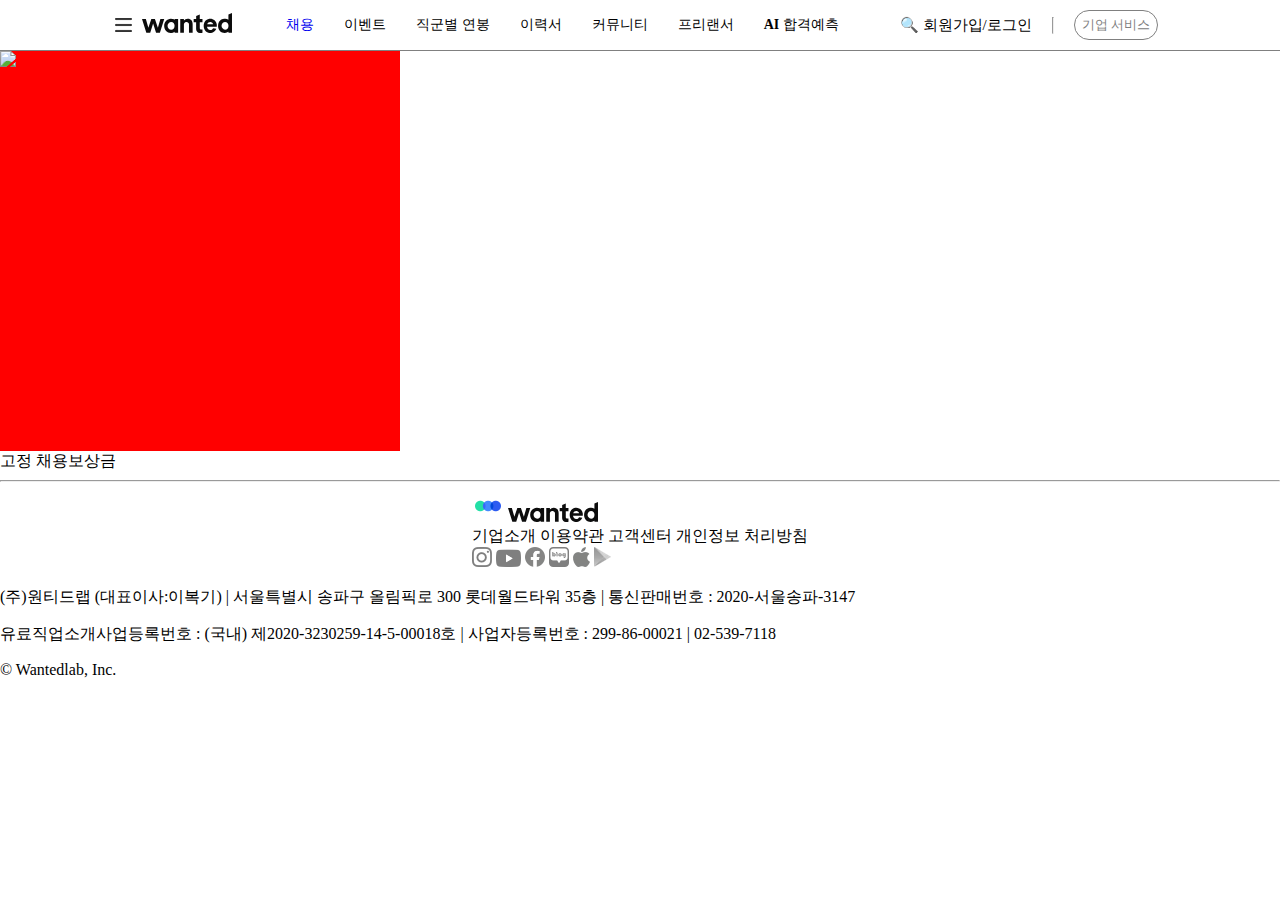
==== companydetail.html @ 99e38cca "get scroll width" ====
<!DOCTYPE html>
<html lang="en">

<head>
    <meta charset="UTF-8">
    <title>Wanted</title>
    <link rel="stylesheet" href="./companydetail.css">
</head>

<body>
    <div>
        <!--헤더-->
        <header>
            <nav id="headerNavContainer">
                <!-- 헤더좌측 로고 / 드로어-->
                <div id="headerLogo">
                    <div id="logoDrawer">
                        <img src="./assets/hamberger menu.png" style="margin-top: 5px;">
                        <!-- drawer Contents -->
                        <div class="drawerContainer">
                            <ul>
                                <li>직군전체</li>
                                <a href="./develop.html"><li>개발</li></a>
                                <li>경영 비즈니스</li>
                                <li>직군전체</li>
                                <li>직군전체</li>
                                <li>직군전체</li>
                                <li>직군전체</li>
                            </ul>
                        </div>
                    </div>
                    <div style="margin-left: 10px;">
                        <a href="./index.html"><img src='./assets/wantedtextlogo.svg' width="90px"></a>


                    </div>


                </div>
                <!-- 헤더 중앙 네브-->
                <div id="headerNav">
                    <ul id="headerNavList">
                        <li><a href="./job.html">채용</a></li>
                        <li>이벤트</li>
                        <li>직군별 연봉</li>
                        <li>이력서</li>
                        <li>커뮤니티</li>
                        <li>프리랜서</li>
                        <li>AI 합격예측</li>
                    </ul>
                </div>
                <!-- 헤더 우측 로그인 기업서비스-->
                <div id="headerAuth">
                    <div style="font-weight: 500; font-size: 15px; margin-inline: 7px; margin-right: 20px;">
                        🔍 회원가입/로그인
                    </div>
                    <hr style="height: 15px; color:grey;">
                    <div style="font-weight: 500; 
                        font-size: 13px; 
                        margin-inline: 7px;
                        color: grey;
                        border: 1px solid grey;
                        padding: 5px 7px;
                        border-radius: 20px;
                        margin-left: 20px;
                        
                    ">
                        기업 서비스
                    </div>
                </div>



            </nav>

        </header>
        <!--    메인 컨텐츠-->
        <main>
            <div class="">
                <div class="wrapperContainer">
                    <div class="imgContainer" onscroll="getScrollPos()">
                        <div class="imgItem">
                            <img 
                                src="https://image.wanted.co.kr/optimize?src=https%3A%2F%2Fstatic.wanted.co.kr%2Fimages%2Fcompany%2F8382%2Fgdh67ny7ygjkuywd__1080_790.jpg&w=1000&q=75"
                                class="imgs"
                                >
                        </div>
                        <div class="imgItem">
                            <img 
                                src="https://image.wanted.co.kr/optimize?src=https%3A%2F%2Fstatic.wanted.co.kr%2Fimages%2Fcompany%2F8382%2Fgdh67ny7ygjkuywd__1080_790.jpg&w=1000&q=75"
                                class="imgs"
                                >
                        </div>
                        <div class="imgItem">
                            <img 
                                src="https://image.wanted.co.kr/optimize?src=https%3A%2F%2Fstatic.wanted.co.kr%2Fimages%2Fcompany%2F8382%2Fgdh67ny7ygjkuywd__1080_790.jpg&w=1000&q=75"
                                class="imgs"
                                >
                        </div>
                    </div>
                </div>
                <div>
                    고정 채용보상금
                </div>
            </div>
            
        </main>
    <hr>
    <footer>
        <!-- footer 상단 -->
        <div style="width: 100%; display: flex; justify-content: center; ">
            <div class="footerTopContainer">
                <!-- footer 상단 좌측 -->
                <div class="footerTopLeftContainer">
                    <div class="footerTopLeftLogo">
                        <a href="index.html"><img src="./assets/wanted_logo.png"></a>
                        <a href="./index.html"><img src='./assets/wantedtextlogo.svg' width="90px"></a>
        
                    </div>
                    <div class="footerTopLeftNav">
                        <a>기업소개</a>
                        <a>이용약관</a>
                        <a>고객센터</a>
                        <a>개인정보 처리방침</a>
                    </div>
                </div>
                <!-- footer 상단 우측 -->
                <div class="footerTopRightContainer">
                    <a><img src="./assets/sns/instagram.png"></a>
                    <a><img src="./assets/sns/youtube.png"></a>
                    <a><img src="./assets/sns/facebook.png"></a>
                    <a><img src="./assets/sns/blog.png"></a>
                    <a><img src="./assets/sns/apple.png"></a>
                    <a><img src="./assets/sns/google.png"></a>
                </div>
            </div>
            
        </div>
        <div class="footerBussinessInfoContainer"> 
            <p>(주)원티드랩 (대표이사:이복기) | 서울특별시 송파구 올림픽로 300 롯데월드타워 35층 | 통신판매번호 : 2020-서울송파-3147
            </p>
            <p>
                유료직업소개사업등록번호 : (국내) 제2020-3230259-14-5-00018호 | 사업자등록번호 : 299-86-00021 | 02-539-7118
            </p>
            <p>© Wantedlab, Inc.

            </p>
        </div>
            
            
        
    </footer>
    </div>
    <script src="main.js"></script>
</body>

</html>
---- companydetail.css ----
*{
    text-decoration: none;
}
a:visited{
    color: #000;
}

body {
    margin: 0
}

header{
    display: flex;
    align-items: center;
    justify-content: center;
    z-index: 100;
    width: 100vw;
    border-bottom: 1px solid grey;
}

#headerNavContainer{
    display: flex;
    max-width: 1050px;
    height: 100%;
    width: 100%;
    align-items: center;
    justify-content: space-between;
    width: 90vw;
}
#headerLogo{
    display: flex;
    flex-direction: row;
}

#logoDrawer {
    cursor: pointer;
}
 #logoDrawer:hover .drawerContainer{
    visibility: visible;
}

#headerLogo .drawerContainer{
    position: absolute;
    z-index: 100;
    background-color: #fff;
    top: 35px;
    visibility:hidden
}
#headerLogo .drawerContainer ul{
    list-style: none;
}
#headerLogo .drawerContainer ul li {
    margin-bottom: 5px;
}


#headerNav{
    
    padding-left: 0;
    display: flex;
    justify-content: center;
}

#headerNav #headerNavList{
    list-style: none;
    padding-left: 0;
    
}
#headerNavList li{

    float: left;
    padding-inline: 10px;
    margin-inline: 5px;
    font-size: 14px;
    font-weight: 570;
   
}

#headerAuth{
    display: flex;
    align-items: center;

}

main{
    height: 100%;
    width: 80vw;
}

.wrapperContainer{
    position: relative;
    /* width: 100vw; */
    height: 400px;
    
    
}

.imgContainer{
    position: absolute;
    overflow: scroll;
    left: 0;
    top: 0;
    width: 400px;
    height: 400px;
    background-color: red;
    display: flex;
    flex-direction: row;
    
    
}

.imgItem{
    width: 400px;
    /* 이거 뭔지 확실히 */
    flex-shrink: 0;
}

.imgs{
    width: 100%;
}
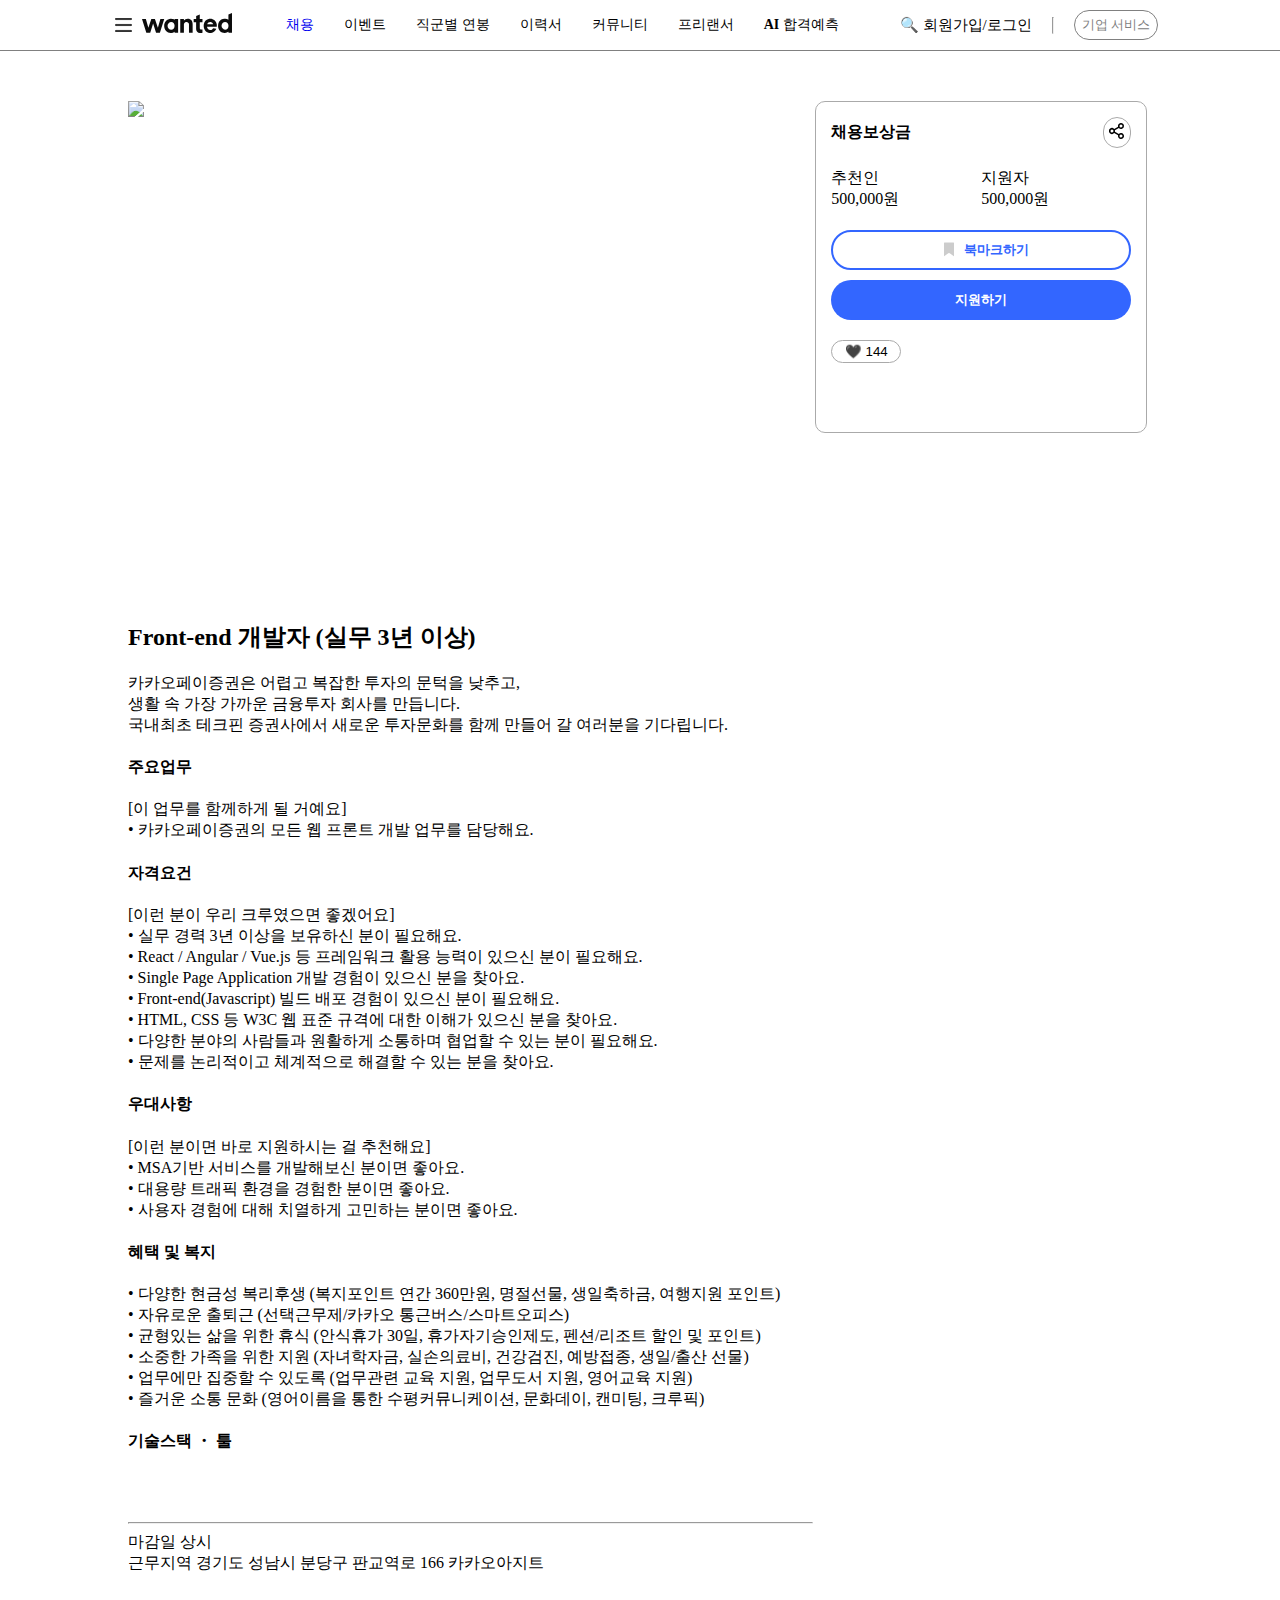
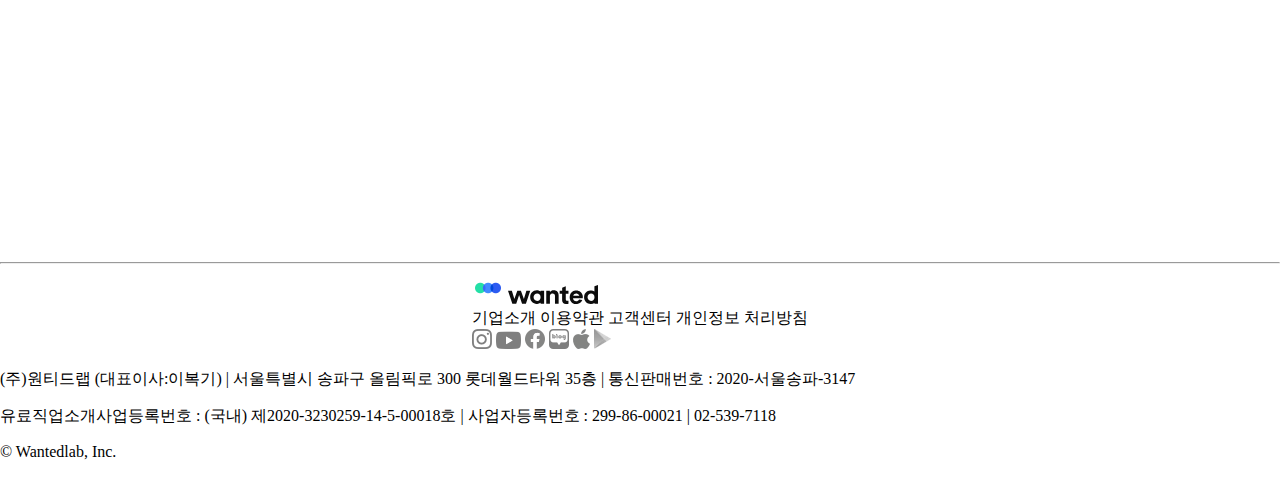
==== commit b356cfb8: "detail page with map" ====
--- a/companydetail.html
+++ b/companydetail.html
@@ -5,6 +5,8 @@
     <meta charset="UTF-8">
     <title>Wanted</title>
     <link rel="stylesheet" href="./companydetail.css">
+    <script type="text/javascript"
+        src="https://openapi.map.naver.com/openapi/v3/maps.js?ncpClientId=2hfyha1lpj"></script>
 </head>
 
 <body>
@@ -20,7 +22,9 @@
                         <div class="drawerContainer">
                             <ul>
                                 <li>직군전체</li>
-                                <a href="./develop.html"><li>개발</li></a>
+                                <a href="./develop.html">
+                                    <li>개발</li>
+                                </a>
                                 <li>경영 비즈니스</li>
                                 <li>직군전체</li>
                                 <li>직군전체</li>
@@ -76,80 +80,172 @@
         </header>
         <!--    메인 컨텐츠-->
         <main>
-            <div class="">
-                <div class="wrapperContainer">
-                    <div class="imgContainer" onscroll="getScrollPos()">
-                        <div class="imgItem">
-                            <img 
-                                src="https://image.wanted.co.kr/optimize?src=https%3A%2F%2Fstatic.wanted.co.kr%2Fimages%2Fcompany%2F8382%2Fgdh67ny7ygjkuywd__1080_790.jpg&w=1000&q=75"
-                                class="imgs"
-                                >
-                        </div>
-                        <div class="imgItem">
-                            <img 
-                                src="https://image.wanted.co.kr/optimize?src=https%3A%2F%2Fstatic.wanted.co.kr%2Fimages%2Fcompany%2F8382%2Fgdh67ny7ygjkuywd__1080_790.jpg&w=1000&q=75"
-                                class="imgs"
-                                >
-                        </div>
-                        <div class="imgItem">
-                            <img 
-                                src="https://image.wanted.co.kr/optimize?src=https%3A%2F%2Fstatic.wanted.co.kr%2Fimages%2Fcompany%2F8382%2Fgdh67ny7ygjkuywd__1080_790.jpg&w=1000&q=75"
-                                class="imgs"
-                                >
-                        </div>
-                    </div>
-                </div>
-                <div>
-                    고정 채용보상금
-                </div>
+            <div class="mainbody">
+                <div class="mainLeft">
+                    <div class="wrapperContainer">
+                        <div class="imgContainer" onscroll="getScrollPos()">
+                            <div class="imgItem">
+                                <img src="https://image.wanted.co.kr/optimize?src=https%3A%2F%2Fstatic.wanted.co.kr%2Fimages%2Fcompany%2F20947%2Fizyvwevuqdjqkvwu__1080_790.png&w=1000&q=75"
+                                    class="imgs">
+                            </div>
+                            <div class="imgItem">
+                                <img src="https://image.wanted.co.kr/optimize?src=https%3A%2F%2Fstatic.wanted.co.kr%2Fimages%2Fcompany%2F20947%2Fizyvwevuqdjqkvwu__1080_790.png&w=1000&q=75"
+                                    class="imgs">
+                            </div>
+                            <div class="imgItem">
+                                <img src="https://image.wanted.co.kr/optimize?src=https%3A%2F%2Fstatic.wanted.co.kr%2Fimages%2Fcompany%2F20947%2Fw4uwn6jegnssmahd__1080_790.jpg&w=1000&q=75"
+                                    class="imgs">
+                            </div>
+                        </div>
+                    </div>
+                    <div class="mainInfoContainer">
+                        <h2>Front-end 개발자 (실무 3년 이상)</h2>
+                        <span>카카오페이증권은 어렵고 복잡한 투자의 문턱을 낮추고,<br>생활 속 가장 가까운 금융투자 회사를 만듭니다.<br>국내최초 테크핀 증권사에서 새로운 투자문화를 함께
+                            만들어 갈 여러분을 기다립니다.</span></p>
+                        <h4>주요업무</h4>
+                        <p><span>[이 업무를 함께하게 될 거예요]<br>• 카카오페이증권의 모든 웹 프론트 개발 업무를 담당해요.</span></p>
+                        <h4>자격요건</h4>
+                        <p><span>[이런 분이 우리 크루였으면 좋겠어요]<br>• 실무 경력 3년 이상을 보유하신 분이 필요해요.<br>• React / Angular / Vue.js 등
+                                프레임워크 활용 능력이 있으신 분이 필요해요.<br>• Single Page Application 개발 경험이 있으신 분을 찾아요.<br>•
+                                Front-end(Javascript) 빌드 배포 경험이 있으신 분이 필요해요.<br>• HTML, CSS 등 W3C 웹 표준 규격에 대한 이해가 있으신 분을
+                                찾아요.<br>• 다양한 분야의 사람들과 원활하게 소통하며 협업할 수 있는 분이 필요해요.<br>• 문제를 논리적이고 체계적으로 해결할 수 있는 분을
+                                찾아요.</span></p>
+                        <h4>우대사항</h4>
+                        <p><span>[이런 분이면 바로 지원하시는 걸 추천해요]<br>• MSA기반 서비스를 개발해보신 분이면 좋아요.<br>• 대용량 트래픽 환경을 경험한 분이면
+                                좋아요.<br>• 사용자 경험에 대해 치열하게 고민하는 분이면 좋아요.</span></p>
+                        <h4>혜택 및 복지</h4>
+                        <p><span>• 다양한 현금성 복리후생 (복지포인트 연간 360만원, 명절선물, 생일축하금, 여행지원 포인트)<br>• 자유로운 출퇴근 (선택근무제/카카오
+                                통근버스/스마트오피스)<br>• 균형있는 삶을 위한 휴식 (안식휴가 30일, 휴가자기승인제도, 펜션/리조트 할인 및 포인트)<br>• 소중한 가족을 위한 지원
+                                (자녀학자금, 실손의료비, 건강검진, 예방접종, 생일/출산 선물)<br>• 업무에만 집중할 수 있도록 (업무관련 교육 지원, 업무도서 지원, 영어교육
+                                지원)<br>• 즐거운 소통 문화 (영어이름을 통한 수평커뮤니케이션, 문화데이, 캔미팅, 크루픽)</span></p>
+                        <h4>기술스택 ・ 툴</h4>
+
+
+                        <div class="locationContainer">
+                            <hr style="width: 100%;">
+                            <div>
+                                <span>마감일</span>
+                                <span>상시</span>
+                            </div>
+                            <div>
+                                <span>근무지역</span>
+                                <span>경기도 성남시 분당구 판교역로 166 카카오아지트</span>
+                            </div>
+
+                            <div id="map" style="width:100%;height:250px;margin-top: 30px;"></div>
+                            <script>
+                                let map = new naver.maps.Map('map', {
+                                    center: new naver.maps.LatLng(37.3957683, 127.1134000),
+                                    zoom: 16,
+                                })
+                                var marker = new naver.maps.Marker({
+                                    position: new naver.maps.LatLng(37.3957683, 127.1104000),
+                                    map: map
+                                });
+                                // var mapOptions = {
+                                //     center: new naver.maps.LatLng(37.3957683, 127.1135000),
+                                //     zoom: 16,
+                                //     marker
+                                // };
+                                
+                                
+
+                                // var map = new naver.maps.Map('map', mapOptions, marker);
+                            </script>
+                        </div>
+
+                    </div>
+                </div>
+
+                <div class="mainRight">
+                    <div class="applyContainer">
+                        <div class="applyFirstRow">
+                            <span>채용보상금</span>
+                            <button>
+                                <svg xmlns="http://www.w3.org/2000/svg" viewBox="0 0 16 16" width="16" height="16">
+                                    <path
+                                        d="M15 3a3 3 0 0 1-5.175 2.066l-3.92 2.179a2.994 2.994 0 0 1 0 1.51l3.92 2.179a3 3 0 1 1-.73 1.31l-3.92-2.178a3 3 0 1 1 0-4.133l3.92-2.178A3 3 0 1 1 15 3Zm-1.5 10a1.5 1.5 0 1 0-3.001.001A1.5 1.5 0 0 0 13.5 13Zm-9-5a1.5 1.5 0 1 0-3.001.001A1.5 1.5 0 0 0 4.5 8Zm9-5a1.5 1.5 0 1 0-3.001.001A1.5 1.5 0 0 0 13.5 3Z">
+                                    </path>
+                                </svg>
+                            </button>
+                        </div>
+                        <div class="applySecondRow">
+                            <div>
+                                <span>추천인</span>
+                                <span>500,000원</span>
+                            </div>
+                            <div>
+                                <span>지원자</span>
+                                <span>500,000원</span>
+                            </div>
+                        </div>
+                        <div class="applyThirdRow">
+                            <button>
+                                <img src="./assets/bookmark.svg" style="width: 30px;">
+                                <span>북마크하기</span>
+                            </button>
+                        </div>
+                        <div class="applyFourthRow">
+                            <button>
+                                지원하기
+                            </button>
+                        </div>
+                        <div class="applyFifthRow">
+                            <button>🖤 144</button>
+                        </div>
+                    </div>
+                </div>
+
+
             </div>
-            
+
+
         </main>
-    <hr>
-    <footer>
-        <!-- footer 상단 -->
-        <div style="width: 100%; display: flex; justify-content: center; ">
-            <div class="footerTopContainer">
-                <!-- footer 상단 좌측 -->
-                <div class="footerTopLeftContainer">
-                    <div class="footerTopLeftLogo">
-                        <a href="index.html"><img src="./assets/wanted_logo.png"></a>
-                        <a href="./index.html"><img src='./assets/wantedtextlogo.svg' width="90px"></a>
-        
-                    </div>
-                    <div class="footerTopLeftNav">
-                        <a>기업소개</a>
-                        <a>이용약관</a>
-                        <a>고객센터</a>
-                        <a>개인정보 처리방침</a>
-                    </div>
-                </div>
-                <!-- footer 상단 우측 -->
-                <div class="footerTopRightContainer">
-                    <a><img src="./assets/sns/instagram.png"></a>
-                    <a><img src="./assets/sns/youtube.png"></a>
-                    <a><img src="./assets/sns/facebook.png"></a>
-                    <a><img src="./assets/sns/blog.png"></a>
-                    <a><img src="./assets/sns/apple.png"></a>
-                    <a><img src="./assets/sns/google.png"></a>
-                </div>
+        <hr>
+        <footer>
+            <!-- footer 상단 -->
+            <div style="width: 100%; display: flex; justify-content: center; ">
+                <div class="footerTopContainer">
+                    <!-- footer 상단 좌측 -->
+                    <div class="footerTopLeftContainer">
+                        <div class="footerTopLeftLogo">
+                            <a href="index.html"><img src="./assets/wanted_logo.png"></a>
+                            <a href="./index.html"><img src='./assets/wantedtextlogo.svg' width="90px"></a>
+
+                        </div>
+                        <div class="footerTopLeftNav">
+                            <a>기업소개</a>
+                            <a>이용약관</a>
+                            <a>고객센터</a>
+                            <a>개인정보 처리방침</a>
+                        </div>
+                    </div>
+                    <!-- footer 상단 우측 -->
+                    <div class="footerTopRightContainer">
+                        <a><img src="./assets/sns/instagram.png"></a>
+                        <a><img src="./assets/sns/youtube.png"></a>
+                        <a><img src="./assets/sns/facebook.png"></a>
+                        <a><img src="./assets/sns/blog.png"></a>
+                        <a><img src="./assets/sns/apple.png"></a>
+                        <a><img src="./assets/sns/google.png"></a>
+                    </div>
+                </div>
+
             </div>
-            
-        </div>
-        <div class="footerBussinessInfoContainer"> 
-            <p>(주)원티드랩 (대표이사:이복기) | 서울특별시 송파구 올림픽로 300 롯데월드타워 35층 | 통신판매번호 : 2020-서울송파-3147
-            </p>
-            <p>
-                유료직업소개사업등록번호 : (국내) 제2020-3230259-14-5-00018호 | 사업자등록번호 : 299-86-00021 | 02-539-7118
-            </p>
-            <p>© Wantedlab, Inc.
-
-            </p>
-        </div>
-            
-            
-        
-    </footer>
+            <div class="footerBussinessInfoContainer">
+                <p>(주)원티드랩 (대표이사:이복기) | 서울특별시 송파구 올림픽로 300 롯데월드타워 35층 | 통신판매번호 : 2020-서울송파-3147
+                </p>
+                <p>
+                    유료직업소개사업등록번호 : (국내) 제2020-3230259-14-5-00018호 | 사업자등록번호 : 299-86-00021 | 02-539-7118
+                </p>
+                <p>© Wantedlab, Inc.
+
+                </p>
+            </div>
+
+
+
+        </footer>
     </div>
     <script src="main.js"></script>
 </body>
--- a/companydetail.css
+++ b/companydetail.css
@@ -84,37 +84,163 @@
 
 main{
     height: 100%;
+    display: flex;
+    flex-direction: column;
+    align-items: center;
+
+    
+}
+
+.mainbody{
+    
+    display: flex;
     width: 80vw;
-}
+    margin-top: 50px;
+    
+
+}
+.mainLeft{
+    flex: 2;
+    /* background-color: aqua; */
+}
+
 
 .wrapperContainer{
     position: relative;
     /* width: 100vw; */
-    height: 400px;
+    height: 470px;
     
     
 }
 
 .imgContainer{
     position: absolute;
-    overflow: scroll;
+    overflow-x: scroll;
+    /* overflow-y: hidden; */
     left: 0;
     top: 0;
-    width: 400px;
-    height: 400px;
-    background-color: red;
+    width: 100%;
+    height: 100%;
+    /* background-color: red; */
     display: flex;
     flex-direction: row;
-    
-    
-}
+    scroll-snap-type: x mandatory;
+    scroll-margin: 100px; 
+    
+    
+    
+}
+
 
 .imgItem{
-    width: 400px;
+    width: 100%;
+    height: 100%;
     /* 이거 뭔지 확실히 */
     flex-shrink: 0;
+    scroll-snap-align: center;
 }
 
 .imgs{
     width: 100%;
+    
+}
+
+.mainInfoContainer{
+    margin-top: 50px;
+    
+    width: 100%;
+}
+
+
+.mainRight{
+    flex: 1;
+    
+    display: flex;
+    justify-content: center;
+}
+
+.applyContainer {
+    width: 300px;
+    height: 300px;
+    background-color: #fff;
+    border: 1px solid #aaa;
+    border-radius: 10px;
+    position:fixed;
+    z-index: 100;
+    padding: 15px;
+    
+}
+
+.applyFirstRow{
+    font-weight: bold;
+    display: flex;
+    align-items: center;
+    justify-content: space-between;
+}
+
+.applyFirstRow > button{
+    padding: 5px;
+    border-radius: 30px;
+    background-color: #fff;
+    border: 1px solid #aaa;
+}
+.applySecondRow{
+    display: flex;
+    justify-content: space-between;
+    margin-top: 20px;
+}
+
+.applySecondRow > div{
+    display: flex;
+    flex-direction: column;
+    width: 100%;
+}
+
+.applyThirdRow{
+    margin-top: 20px;
+}
+.applyThirdRow > button{
+    width: 100%;
+    height: 40px;
+    border-radius: 50px;
+    background-color: #fff;
+    border: 2px solid #3366FF;
+    color: #3366FF;
+    font-weight: bold;
+    display: flex;
+    align-items: center;
+    justify-content: center;
+}
+
+.applyFourthRow{
+    margin-top: 10px;
+}
+
+.applyFourthRow > button{
+    width: 100%;
+    height: 40px;
+    border-radius: 50px;
+    border: none;
+    background-color: #3366FF;
+    color: #FFF;
+    font-weight: bold;
+    display: flex;
+    align-items: center;
+    justify-content: center;
+}
+
+.applyFifthRow{
+    margin-top: 20px;
+}
+
+.applyFifthRow > button{
+    width: 70px;
+    padding-block: 3px;
+    border-radius: 20px;
+    border: 1px solid #aaa;
+    background-color: #fff;
+}
+
+.locationContainer{
+    margin-top: 70px;
 }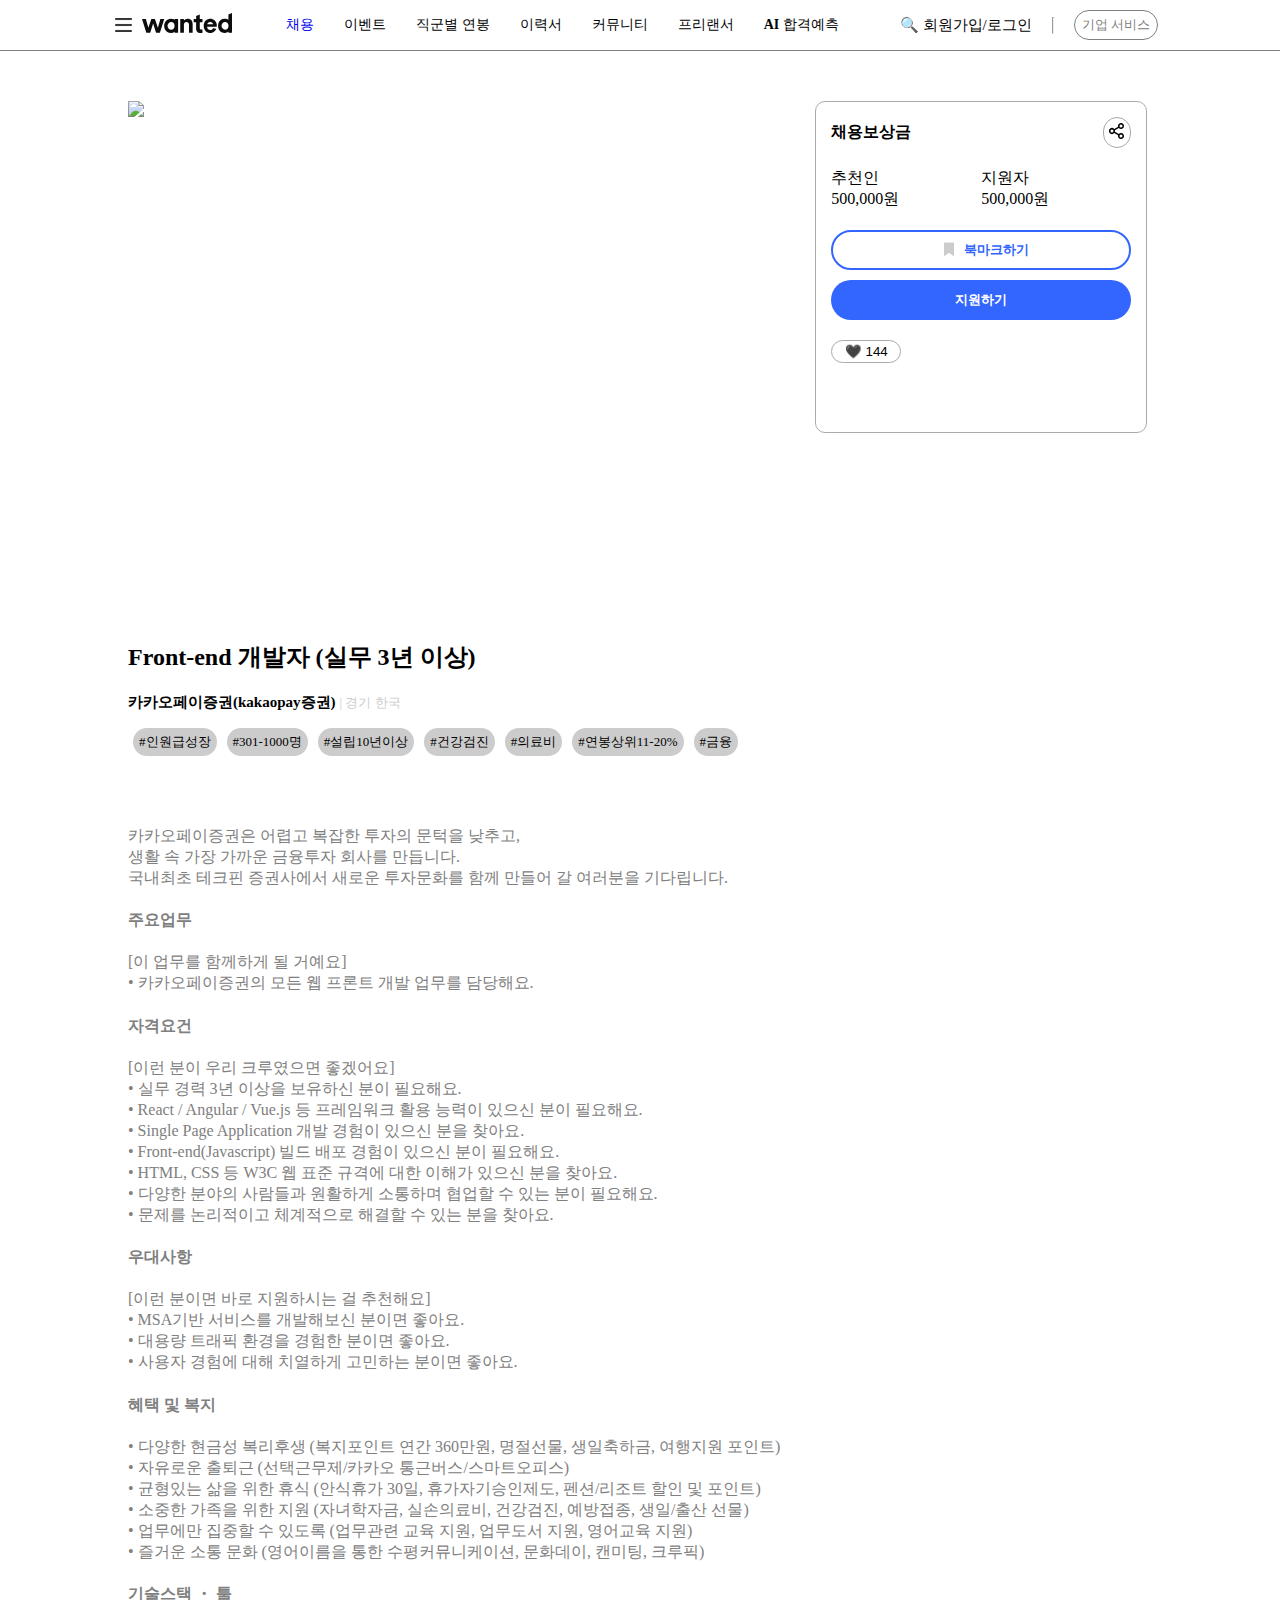
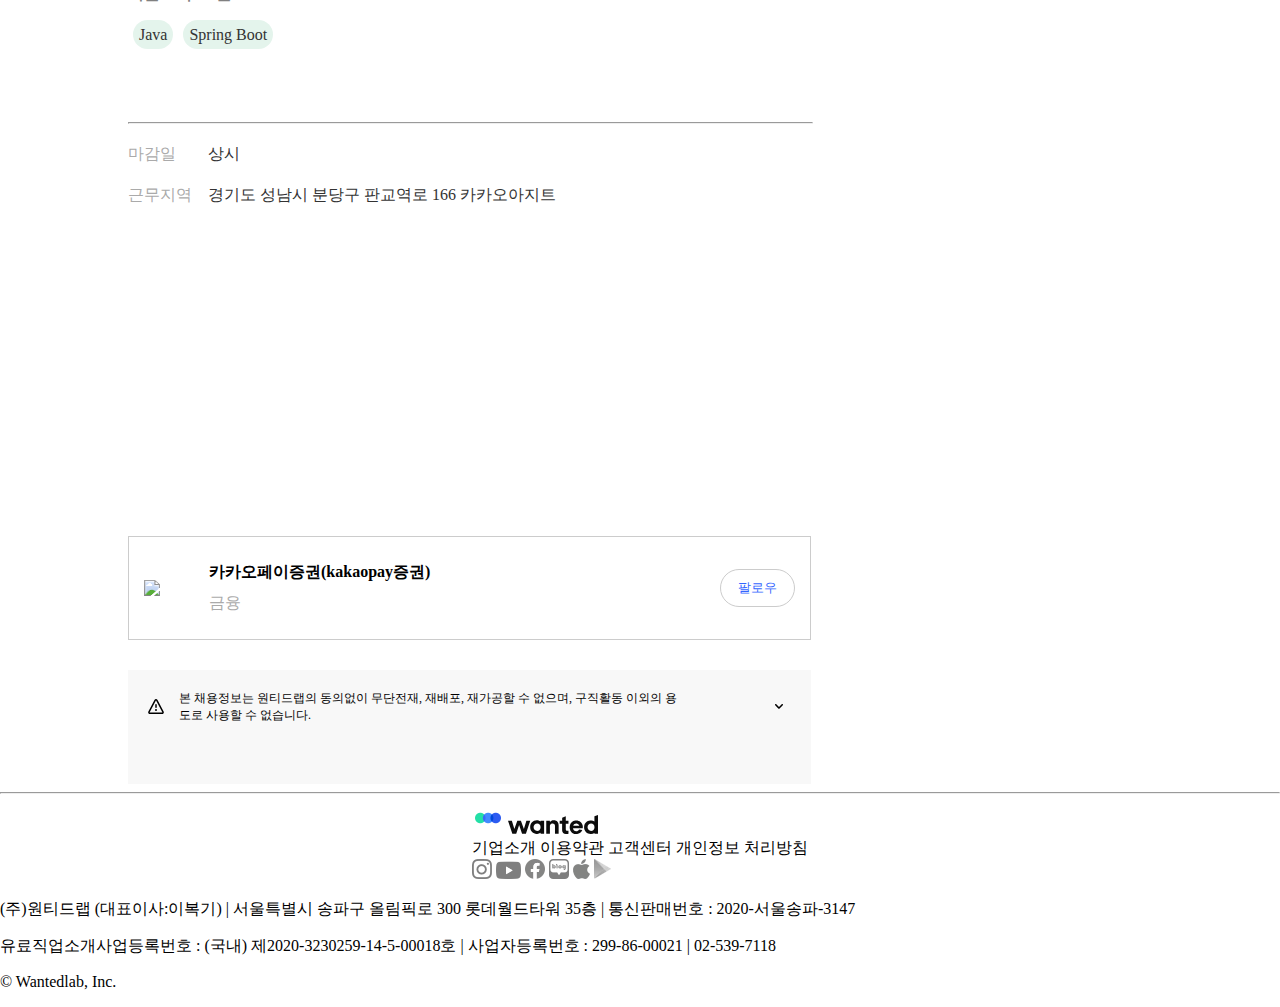
==== commit 8a03130e: "toggle txt" ====
--- a/companydetail.html
+++ b/companydetail.html
@@ -99,37 +99,64 @@
                         </div>
                     </div>
                     <div class="mainInfoContainer">
-                        <h2>Front-end 개발자 (실무 3년 이상)</h2>
-                        <span>카카오페이증권은 어렵고 복잡한 투자의 문턱을 낮추고,<br>생활 속 가장 가까운 금융투자 회사를 만듭니다.<br>국내최초 테크핀 증권사에서 새로운 투자문화를 함께
-                            만들어 갈 여러분을 기다립니다.</span></p>
-                        <h4>주요업무</h4>
-                        <p><span>[이 업무를 함께하게 될 거예요]<br>• 카카오페이증권의 모든 웹 프론트 개발 업무를 담당해요.</span></p>
-                        <h4>자격요건</h4>
-                        <p><span>[이런 분이 우리 크루였으면 좋겠어요]<br>• 실무 경력 3년 이상을 보유하신 분이 필요해요.<br>• React / Angular / Vue.js 등
-                                프레임워크 활용 능력이 있으신 분이 필요해요.<br>• Single Page Application 개발 경험이 있으신 분을 찾아요.<br>•
-                                Front-end(Javascript) 빌드 배포 경험이 있으신 분이 필요해요.<br>• HTML, CSS 등 W3C 웹 표준 규격에 대한 이해가 있으신 분을
-                                찾아요.<br>• 다양한 분야의 사람들과 원활하게 소통하며 협업할 수 있는 분이 필요해요.<br>• 문제를 논리적이고 체계적으로 해결할 수 있는 분을
-                                찾아요.</span></p>
-                        <h4>우대사항</h4>
-                        <p><span>[이런 분이면 바로 지원하시는 걸 추천해요]<br>• MSA기반 서비스를 개발해보신 분이면 좋아요.<br>• 대용량 트래픽 환경을 경험한 분이면
-                                좋아요.<br>• 사용자 경험에 대해 치열하게 고민하는 분이면 좋아요.</span></p>
-                        <h4>혜택 및 복지</h4>
-                        <p><span>• 다양한 현금성 복리후생 (복지포인트 연간 360만원, 명절선물, 생일축하금, 여행지원 포인트)<br>• 자유로운 출퇴근 (선택근무제/카카오
-                                통근버스/스마트오피스)<br>• 균형있는 삶을 위한 휴식 (안식휴가 30일, 휴가자기승인제도, 펜션/리조트 할인 및 포인트)<br>• 소중한 가족을 위한 지원
-                                (자녀학자금, 실손의료비, 건강검진, 예방접종, 생일/출산 선물)<br>• 업무에만 집중할 수 있도록 (업무관련 교육 지원, 업무도서 지원, 영어교육
-                                지원)<br>• 즐거운 소통 문화 (영어이름을 통한 수평커뮤니케이션, 문화데이, 캔미팅, 크루픽)</span></p>
-                        <h4>기술스택 ・ 툴</h4>
+
+                        <div class="mainInfoTitleInfo">
+                            <h2>Front-end 개발자 (실무 3년 이상)</h2>
+                            <div class="infocompany">
+                                <span class="cn">카카오페이증권(kakaopay증권)</span>
+                                <span class="cl">| 경기 한국</span>
+                            </div>
+                            <!-- <div class="infotags"> -->
+                            <ul class="infotagsUl">
+                                <li class="ingotagsLi">#인원급성장</li>
+                                <li class="ingotagsLi">#301-1000명</li>
+                                <li class="ingotagsLi">#설립10년이상</li>
+                                <li class="ingotagsLi">#건강검진</li>
+                                <li class="ingotagsLi">#의료비</li>
+                                <li class="ingotagsLi">#연봉상위11-20%</li>
+                                <li class="ingotagsLi">#금융</li>
+                            </ul>
+                            <!-- </div> -->
+                        </div>
+
+                        <div class="detailTxtContainer">
+                            <span>카카오페이증권은 어렵고 복잡한 투자의 문턱을 낮추고,<br>생활 속 가장 가까운 금융투자 회사를 만듭니다.<br>국내최초 테크핀 증권사에서 새로운
+                                투자문화를 함께
+                                만들어 갈 여러분을 기다립니다.</span></p>
+                            <h4>주요업무</h4>
+                            <p><span>[이 업무를 함께하게 될 거예요]<br>• 카카오페이증권의 모든 웹 프론트 개발 업무를 담당해요.</span></p>
+                            <h4>자격요건</h4>
+                            <p><span>[이런 분이 우리 크루였으면 좋겠어요]<br>• 실무 경력 3년 이상을 보유하신 분이 필요해요.<br>• React / Angular / Vue.js
+                                    등
+                                    프레임워크 활용 능력이 있으신 분이 필요해요.<br>• Single Page Application 개발 경험이 있으신 분을 찾아요.<br>•
+                                    Front-end(Javascript) 빌드 배포 경험이 있으신 분이 필요해요.<br>• HTML, CSS 등 W3C 웹 표준 규격에 대한 이해가
+                                    있으신 분을
+                                    찾아요.<br>• 다양한 분야의 사람들과 원활하게 소통하며 협업할 수 있는 분이 필요해요.<br>• 문제를 논리적이고 체계적으로 해결할 수 있는 분을
+                                    찾아요.</span></p>
+                            <h4>우대사항</h4>
+                            <p><span>[이런 분이면 바로 지원하시는 걸 추천해요]<br>• MSA기반 서비스를 개발해보신 분이면 좋아요.<br>• 대용량 트래픽 환경을 경험한 분이면
+                                    좋아요.<br>• 사용자 경험에 대해 치열하게 고민하는 분이면 좋아요.</span></p>
+                            <h4>혜택 및 복지</h4>
+                            <p><span>• 다양한 현금성 복리후생 (복지포인트 연간 360만원, 명절선물, 생일축하금, 여행지원 포인트)<br>• 자유로운 출퇴근 (선택근무제/카카오
+                                    통근버스/스마트오피스)<br>• 균형있는 삶을 위한 휴식 (안식휴가 30일, 휴가자기승인제도, 펜션/리조트 할인 및 포인트)<br>• 소중한 가족을
+                                    위한 지원
+                                    (자녀학자금, 실손의료비, 건강검진, 예방접종, 생일/출산 선물)<br>• 업무에만 집중할 수 있도록 (업무관련 교육 지원, 업무도서 지원, 영어교육
+                                    지원)<br>• 즐거운 소통 문화 (영어이름을 통한 수평커뮤니케이션, 문화데이, 캔미팅, 크루픽)</span></p>
+                            <h4>기술스택 ・ 툴</h4>
+                            <span class="techStack">Java</span><span class="techStack">Spring Boot</span>
+                        </div>
+
 
 
                         <div class="locationContainer">
                             <hr style="width: 100%;">
-                            <div>
-                                <span>마감일</span>
-                                <span>상시</span>
-                            </div>
-                            <div>
-                                <span>근무지역</span>
-                                <span>경기도 성남시 분당구 판교역로 166 카카오아지트</span>
+                            <div class="lcic">
+                                <div class="lcl">마감일</div>
+                                <span class="lcc">상시</span>
+                            </div>
+                            <div class="lcic">
+                                <div class="lcl">근무지역</div>
+                                <span class="lcc">경기도 성남시 분당구 판교역로 166 카카오아지트</span>
                             </div>
 
                             <div id="map" style="width:100%;height:250px;margin-top: 30px;"></div>
@@ -147,11 +174,65 @@
                                 //     zoom: 16,
                                 //     marker
                                 // };
-                                
-                                
+
+
 
                                 // var map = new naver.maps.Map('map', mapOptions, marker);
                             </script>
+                        </div>
+                        <div class="twoBtn">
+                            <div class="btn1">
+                                <div class="btn1Left">
+                                    <img src="https://static.wanted.co.kr/images/wdes/0_5.244779d0.jpg" class="btnLogo">
+                                    <div>
+                                        <p style="color: #000; font-weight: bold;">카카오페이증권(kakaopay증권)</p>
+                                        <p style="color: #aaa; ">금융</p>
+                                    </div>
+
+                                </div>
+
+                                <button class="btn1Right">
+                                    팔로우
+                                </button>
+                            </div>
+                            <div class="btn2">
+                                <div class="btbShow">
+                                    <div style="display: flex; align-items: center;">
+                                        <svg xmlns="http://www.w3.org/2000/svg" viewBox="0 0 16 16" width="16"
+                                            height="16">
+                                            <path
+                                                d="M6.457 1.047c.659-1.234 2.427-1.234 3.086 0l6.082 11.378A1.75 1.75 0 0 1 14.082 15H1.918a1.75 1.75 0 0 1-1.543-2.575Zm1.763.707a.25.25 0 0 0-.44 0L1.698 13.132a.25.25 0 0 0 .22.368h12.164a.25.25 0 0 0 .22-.368Zm.53 3.996v2.5a.75.75 0 0 1-1.5 0v-2.5a.75.75 0 0 1 1.5 0ZM9 11a1 1 0 1 1-2 0 1 1 0 0 1 2 0Z">
+                                            </path>
+                                        </svg>
+                                        <div class="showTxt">
+                                            본 채용정보는 원티드랩의 동의없이 무단전재, 재배포, 재가공할 수 없으며, 구직활동 이외의
+                                            용도로 사용할 수 없습니다.
+                                        </div>
+                                    </div>
+                                    <button id="visibleBtn" type="button">
+                                        <svg xmlns="http://www.w3.org/2000/svg" viewBox="0 0 12 12" width="12"
+                                            height="12">
+                                            <path
+                                                d="M6 8.825c-.2 0-.4-.1-.5-.2l-3.3-3.3c-.3-.3-.3-.8 0-1.1.3-.3.8-.3 1.1 0l2.7 2.7 2.7-2.7c.3-.3.8-.3 1.1 0 .3.3.3.8 0 1.1l-3.2 3.2c-.2.2-.4.3-.6.3Z">
+                                            </path>
+                                        </svg>
+                                        
+                                    </button>
+
+
+
+                                </div>
+                                <div id="showContents">
+                                    <p class="hiddenTxtContainer">본 채용
+                                        정보는&nbsp;<strong>카카오페이증권(kakaopay증권)</strong>에서 제공한 자료를 바탕으로 원티드랩에서 표현을 수정하고 이의
+                                        배열 및 구성을 편집하여 완성한 원티드랩의 저작자산이자 영업자산입니다. 본 정보 및 데이터베이스의 일부 내지는 전부에 대하여 원티드랩의 동의
+                                        없이 무단전재 또는 재배포, 재가공 및 크롤링할 수 없으며, 게재된 채용기업의 정보는 구직자의 구직활동 이외의 용도로 사용될 수 없습니다.
+                                        원티드랩은 <strong>카카오페이증권(kakaopay증권)</strong>에서 게재한 자료에 대한 오류나 그 밖에 원티드랩이 가공하지 않은
+                                        정보의 내용상 문제에 대하여 어떠한 보장도 하지 않으며, 사용자가 이를 신뢰하여 취한 조치에 대해 책임을 지지
+                                        않습니다.&nbsp;<strong>&lt;저작권자 (주)원티드랩. 무단전재-재배포금지&gt;</strong></p>
+                                </div>
+
+                            </div>
                         </div>
 
                     </div>
@@ -247,7 +328,7 @@
 
         </footer>
     </div>
-    <script src="main.js"></script>
+    <script src="./develop.js"></script>
 </body>
 
 </html>--- a/companydetail.css
+++ b/companydetail.css
@@ -243,4 +243,159 @@
 
 .locationContainer{
     margin-top: 70px;
-}+}
+.mainInfoContainer{
+    display: flex;
+    flex-direction: column;
+}
+
+.mainInfoTitleInfo{
+    margin-bottom: 20px;
+    
+}
+
+.infocompany{
+
+}
+
+.infocompany .cn{
+font-weight: bold;
+font-size: 15px;
+}
+
+.infocompany .cl{
+color: #ccc;
+font-size: 13px;
+}
+
+.infotags{
+
+}
+
+.infotagsUl{
+    list-style: none;
+    padding-left: 0px;
+    
+}
+
+.ingotagsLi{
+    float: left;   
+    background-color: #ccc;
+    font-size: 13px;
+    padding: 5px 6px;
+    border-radius: 30px;
+    margin-inline: 5px;
+    cursor: pointer;
+}
+
+.detailTxtContainer{
+    margin-top: 50px;
+    color:gray
+}
+
+.techStack{
+    background-color: #E4F4EC;
+    padding: 6px;
+    margin-inline: 5px;
+    border-radius: 20px;
+    color: #333;
+}
+
+.locationContainer{
+
+}
+
+.lcic{
+    display: flex;
+    margin-block: 20px;
+}
+
+.lcl{
+    color:#aaa;
+    width: 80px;
+    font-size: 16px;
+    
+    
+}
+.lcc{
+    color: #333;
+    font-size: 16px;
+}
+
+.twoBtn{
+    margin-top: 50px;
+}
+
+.btn1{
+    display: flex;
+    justify-content: space-between;
+    align-items: center;
+    border: 1px solid #ccc;
+    padding: 15px;
+
+}
+
+.btnLogo{
+    width: 55px;
+}
+
+.btn1Left{
+    display: flex;
+    align-items: center;
+}
+
+.btn1Left div p{
+margin: 0;
+margin-block: 10px;
+margin-left: 10px;
+}
+
+.btn1Right{
+    background-color: #fff;
+    padding: 9px 17px;
+    color: #3366FF;
+    border: 1px solid #ccc;
+    border-radius: 30px;
+}
+
+
+.btn2{
+    background-color: #f8f8f8;
+    margin-top: 30px;
+   
+    
+}
+
+.btbShow{
+    flex-direction: row;
+    display: flex;
+    align-items: center;
+    justify-content: space-between;
+    padding-inline: 20px;
+    padding-block: 20px;
+    
+    
+}
+
+.showTxt{
+    width: 500px;
+    font-size: 12px;
+    margin-left: 15px;
+}
+
+#visibleBtn{
+    background-color: #f8f8f8;
+    border: none;
+}
+
+#showContents{
+    visibility:hidden;
+    height: 0px;
+    font-size: 13px;
+    color: #666666;
+    padding: 20px;
+}
+
+.hiddenTxtContainer{
+    
+}
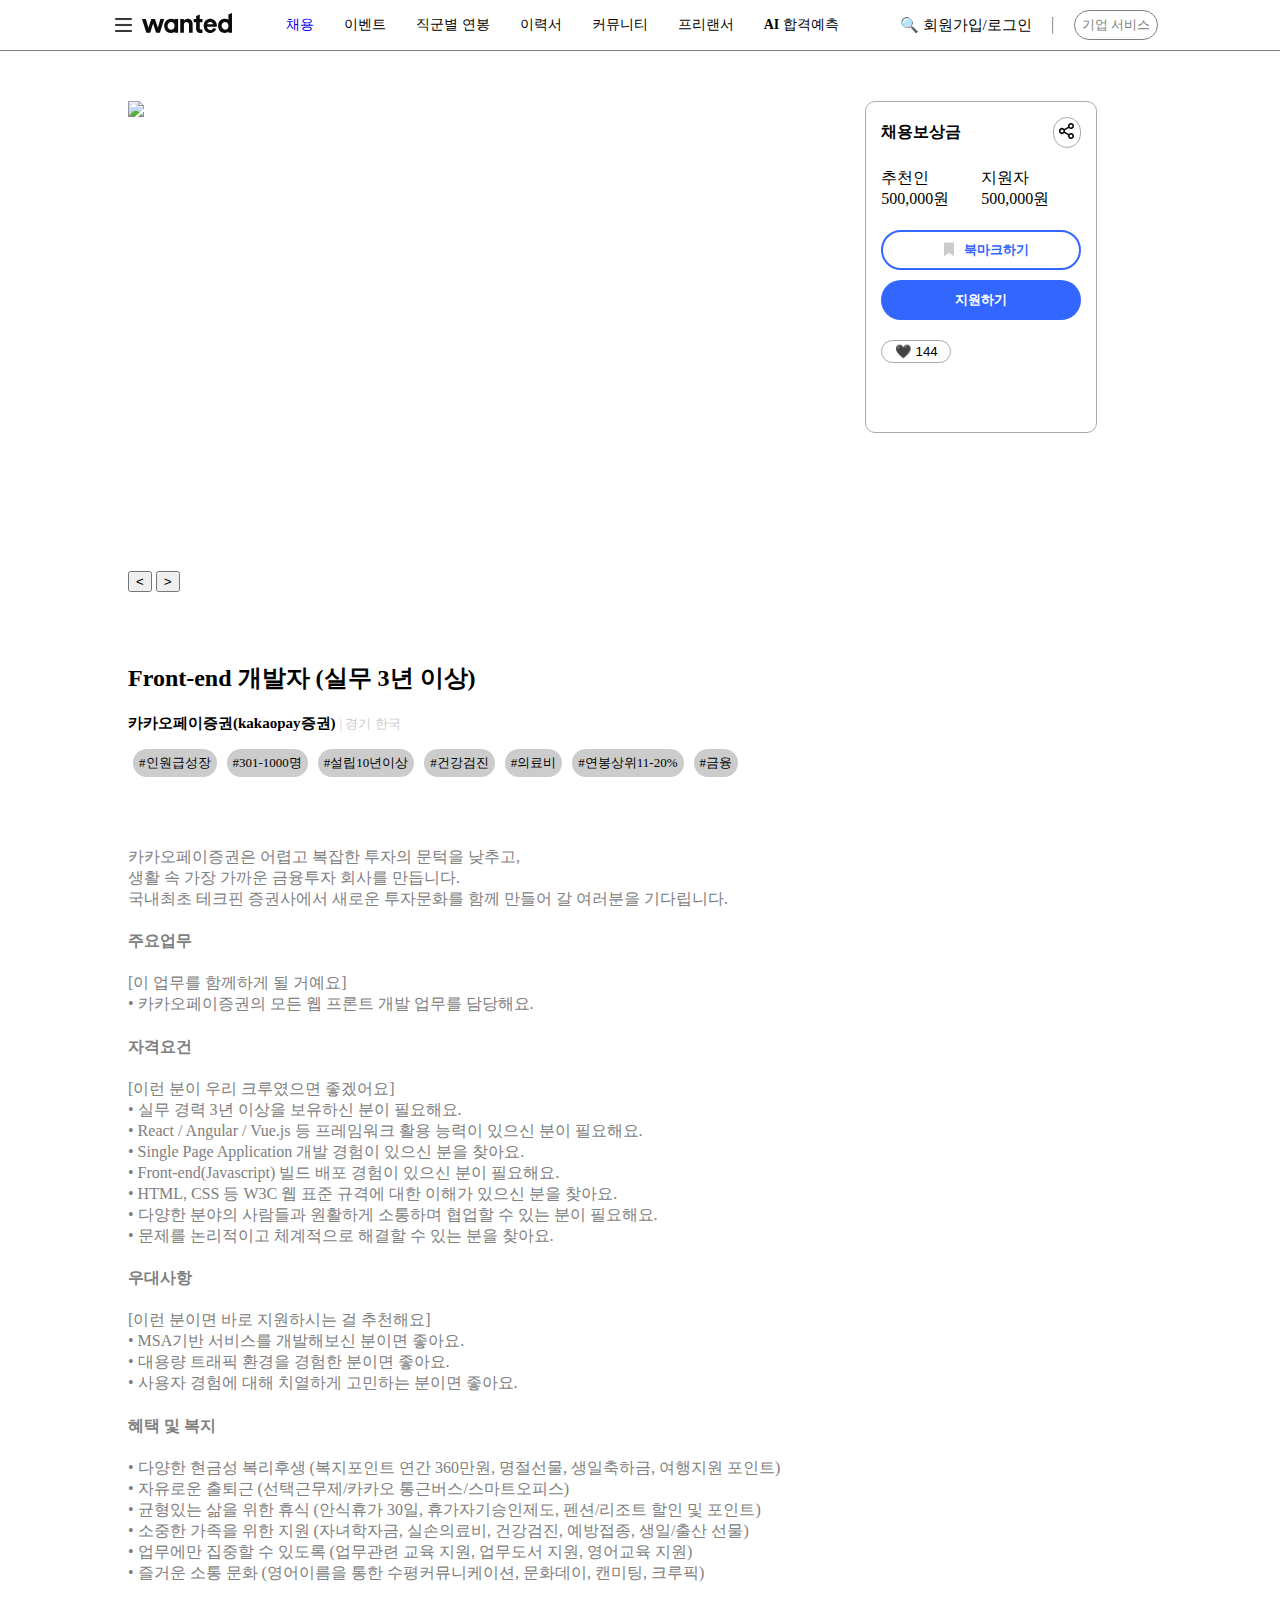
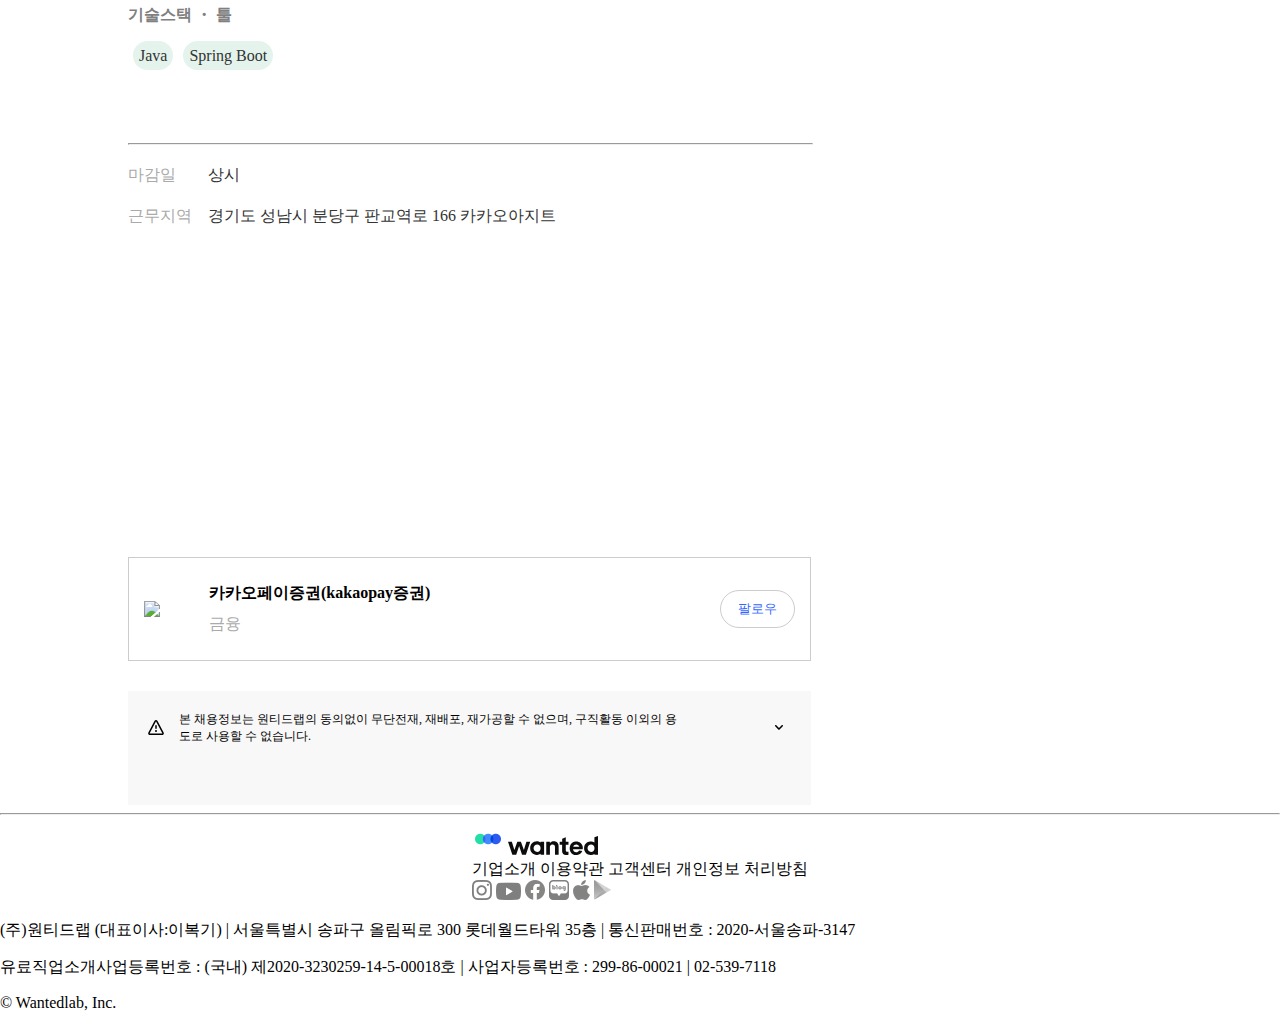
==== commit de8d9556: "scroll smooth by btn" ====
--- a/companydetail.html
+++ b/companydetail.html
@@ -97,6 +97,12 @@
                                     class="imgs">
                             </div>
                         </div>
+                        
+                        
+                    </div>
+                    <div>
+                        <button class="moveLeft"><</button>
+                        <button class="moveRight">></button>
                     </div>
                     <div class="mainInfoContainer">
 
--- a/companydetail.css
+++ b/companydetail.css
@@ -126,9 +126,6 @@
     flex-direction: row;
     scroll-snap-type: x mandatory;
     scroll-margin: 100px; 
-    
-    
-    
 }
 
 
@@ -138,12 +135,15 @@
     /* 이거 뭔지 확실히 */
     flex-shrink: 0;
     scroll-snap-align: center;
+    transition: ease-in;
+    scroll-behavior: smooth; 
 }
 
 .imgs{
     width: 100%;
     
 }
+
 
 .mainInfoContainer{
     margin-top: 50px;
@@ -160,7 +160,7 @@
 }
 
 .applyContainer {
-    width: 300px;
+    width: 200px;
     height: 300px;
     background-color: #fff;
     border: 1px solid #aaa;
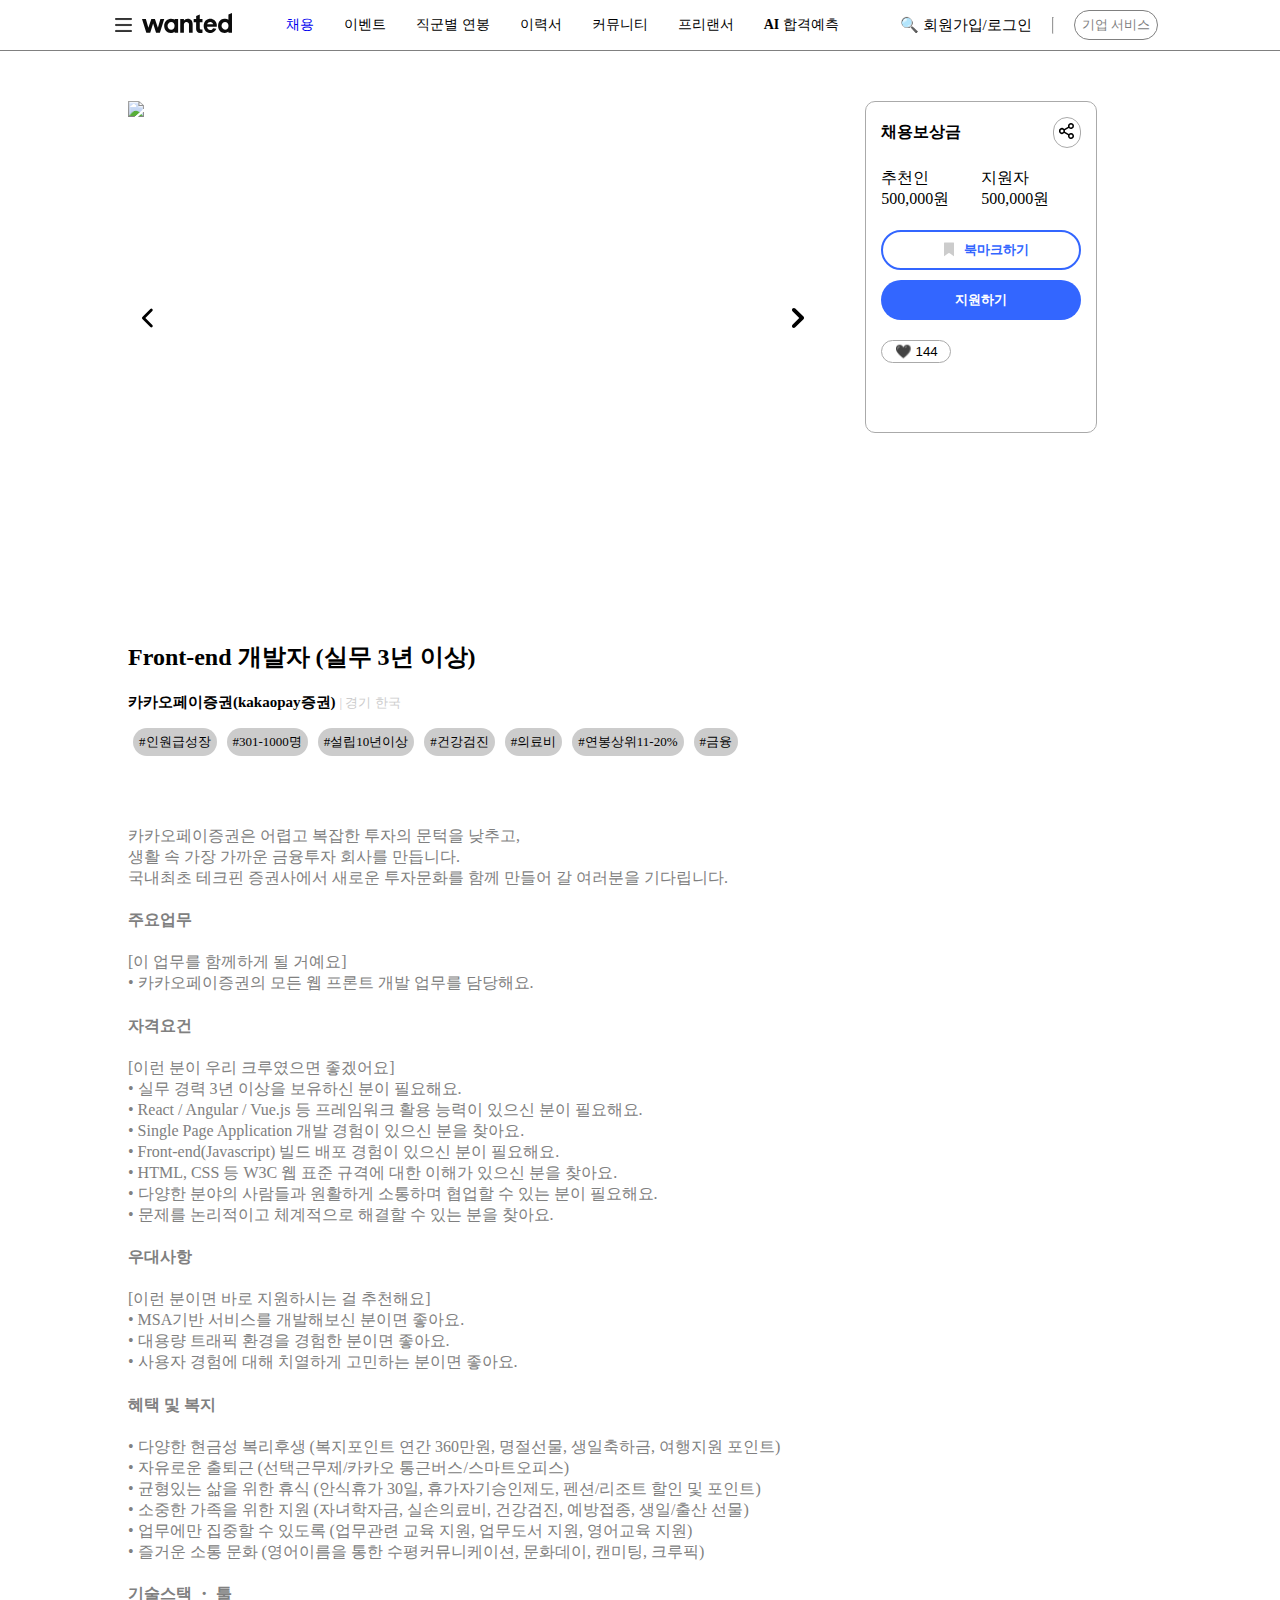
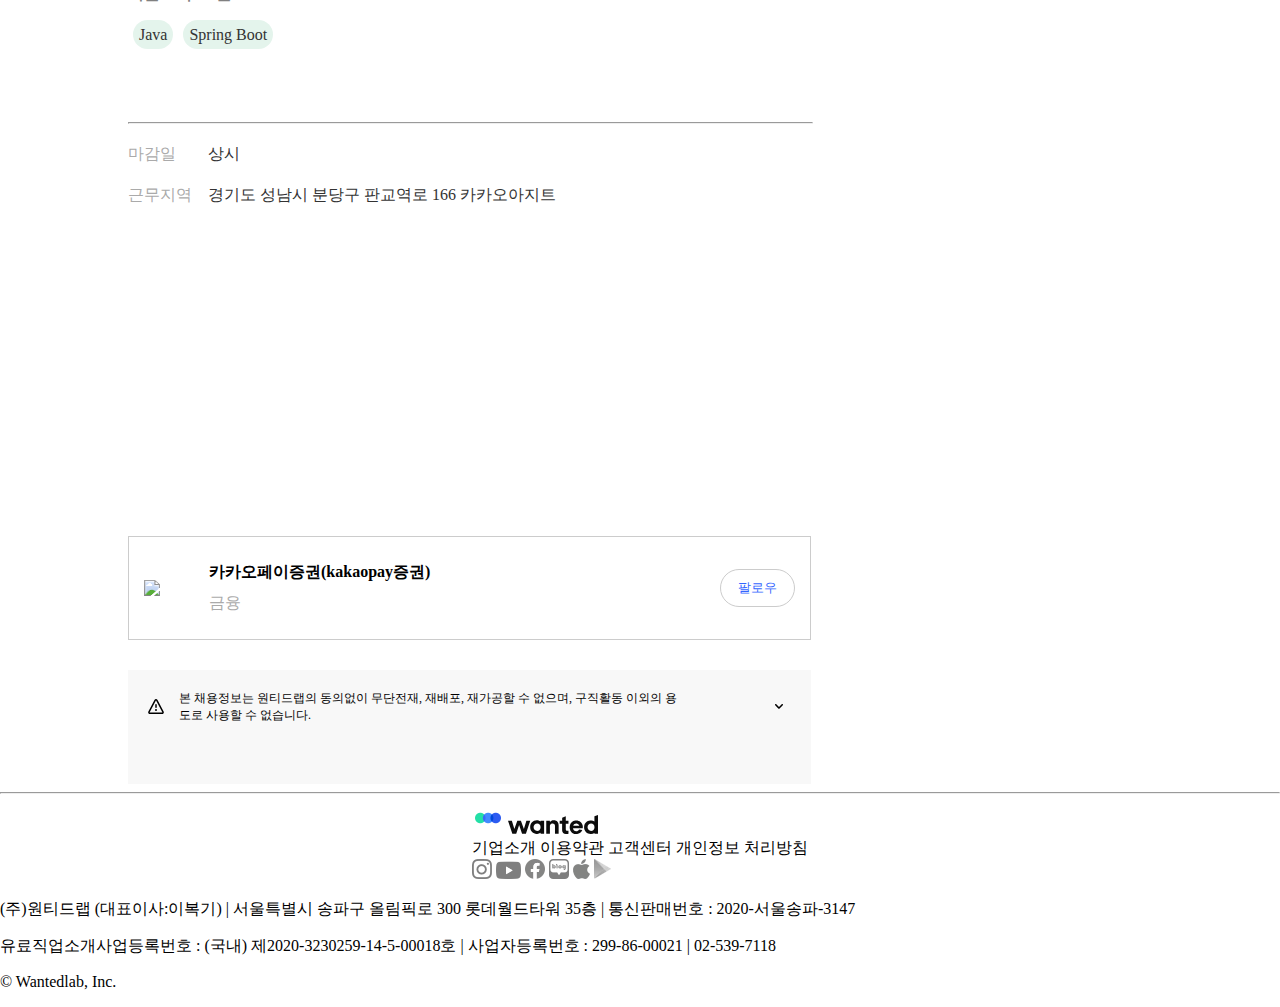
==== commit 099eb472: "loading indicator" ====
--- a/companydetail.html
+++ b/companydetail.html
@@ -89,7 +89,7 @@
                                     class="imgs">
                             </div>
                             <div class="imgItem">
-                                <img src="https://image.wanted.co.kr/optimize?src=https%3A%2F%2Fstatic.wanted.co.kr%2Fimages%2Fcompany%2F20947%2Fizyvwevuqdjqkvwu__1080_790.png&w=1000&q=75"
+                                <img src="https://image.wanted.co.kr/optimize?src=https%3A%2F%2Fstatic.wanted.co.kr%2Fimages%2Fcompany%2F20947%2Fgchjisbnzsrjdsdq__1080_790.png&w=1000&q=75"
                                     class="imgs">
                             </div>
                             <div class="imgItem">
@@ -97,12 +97,17 @@
                                     class="imgs">
                             </div>
                         </div>
+                        <button class="moveRight">
+                            <svg xmlns="http://www.w3.org/2000/svg" viewBox="0 0 16 16" width="30" height="30"><path d="M9.78 12.78a.75.75 0 0 1-1.06 0L4.47 8.53a.75.75 0 0 1 0-1.06l4.25-4.25a.751.751 0 0 1 1.042.018.751.751 0 0 1 .018 1.042L6.06 8l3.72 3.72a.75.75 0 0 1 0 1.06Z"></path></svg>
+                        </button>
+                        <button class="moveLeft">
+                            <svg xmlns="http://www.w3.org/2000/svg" viewBox="0 0 12 12" width="30" height="30"><path d="M4.7 10c-.2 0-.4-.1-.5-.2-.3-.3-.3-.8 0-1.1L6.9 6 4.2 3.3c-.3-.3-.3-.8 0-1.1.3-.3.8-.3 1.1 0l3.3 3.2c.3.3.3.8 0 1.1L5.3 9.7c-.2.2-.4.3-.6.3Z"></path></svg>
+                        </button>
                         
                         
                     </div>
                     <div>
-                        <button class="moveLeft"><</button>
-                        <button class="moveRight">></button>
+                        
                     </div>
                     <div class="mainInfoContainer">
 
--- a/companydetail.css
+++ b/companydetail.css
@@ -109,8 +109,27 @@
     position: relative;
     /* width: 100vw; */
     height: 470px;
-    
-    
+}
+
+.moveRight{
+    z-index: 9999px;
+    background-color: transparent;
+    border: none;
+    position: absolute;
+    left: 0px;
+    height: 93%;
+    width: 35px;
+    cursor: pointer;
+}
+.moveLeft{
+    z-index: 9999px;
+    background-color: transparent;
+    border: none;
+    position: absolute;
+    right: 0px;
+    height: 93%;
+    width: 35px;
+    cursor: pointer;
 }
 
 .imgContainer{
@@ -120,13 +139,23 @@
     left: 0;
     top: 0;
     width: 100%;
-    height: 100%;
-    /* background-color: red; */
+    /* height: 100%; */
+    
     display: flex;
     flex-direction: row;
     scroll-snap-type: x mandatory;
-    scroll-margin: 100px; 
-}
+    overscroll-behavior: contain;
+    padding-bottom: 4px;
+    /* scroll-margin: 100px;  */
+}
+/* .imgContainer::-webkit-scrollbar {
+    height: 10px;  
+    display: inline-block;
+    
+    scrollbar-color: #3366FF;
+    scrollbar-width: auto;
+    
+  } */
 
 
 .imgItem{
@@ -135,12 +164,14 @@
     /* 이거 뭔지 확실히 */
     flex-shrink: 0;
     scroll-snap-align: center;
-    transition: ease-in;
-    scroll-behavior: smooth; 
+    
+    
+    
 }
 
 .imgs{
     width: 100%;
+    object-fit: fill;
     
 }
 
@@ -165,7 +196,8 @@
     background-color: #fff;
     border: 1px solid #aaa;
     border-radius: 10px;
-    position:fixed;
+    position:sticky;
+    top: 50px;
     z-index: 100;
     padding: 15px;
     
